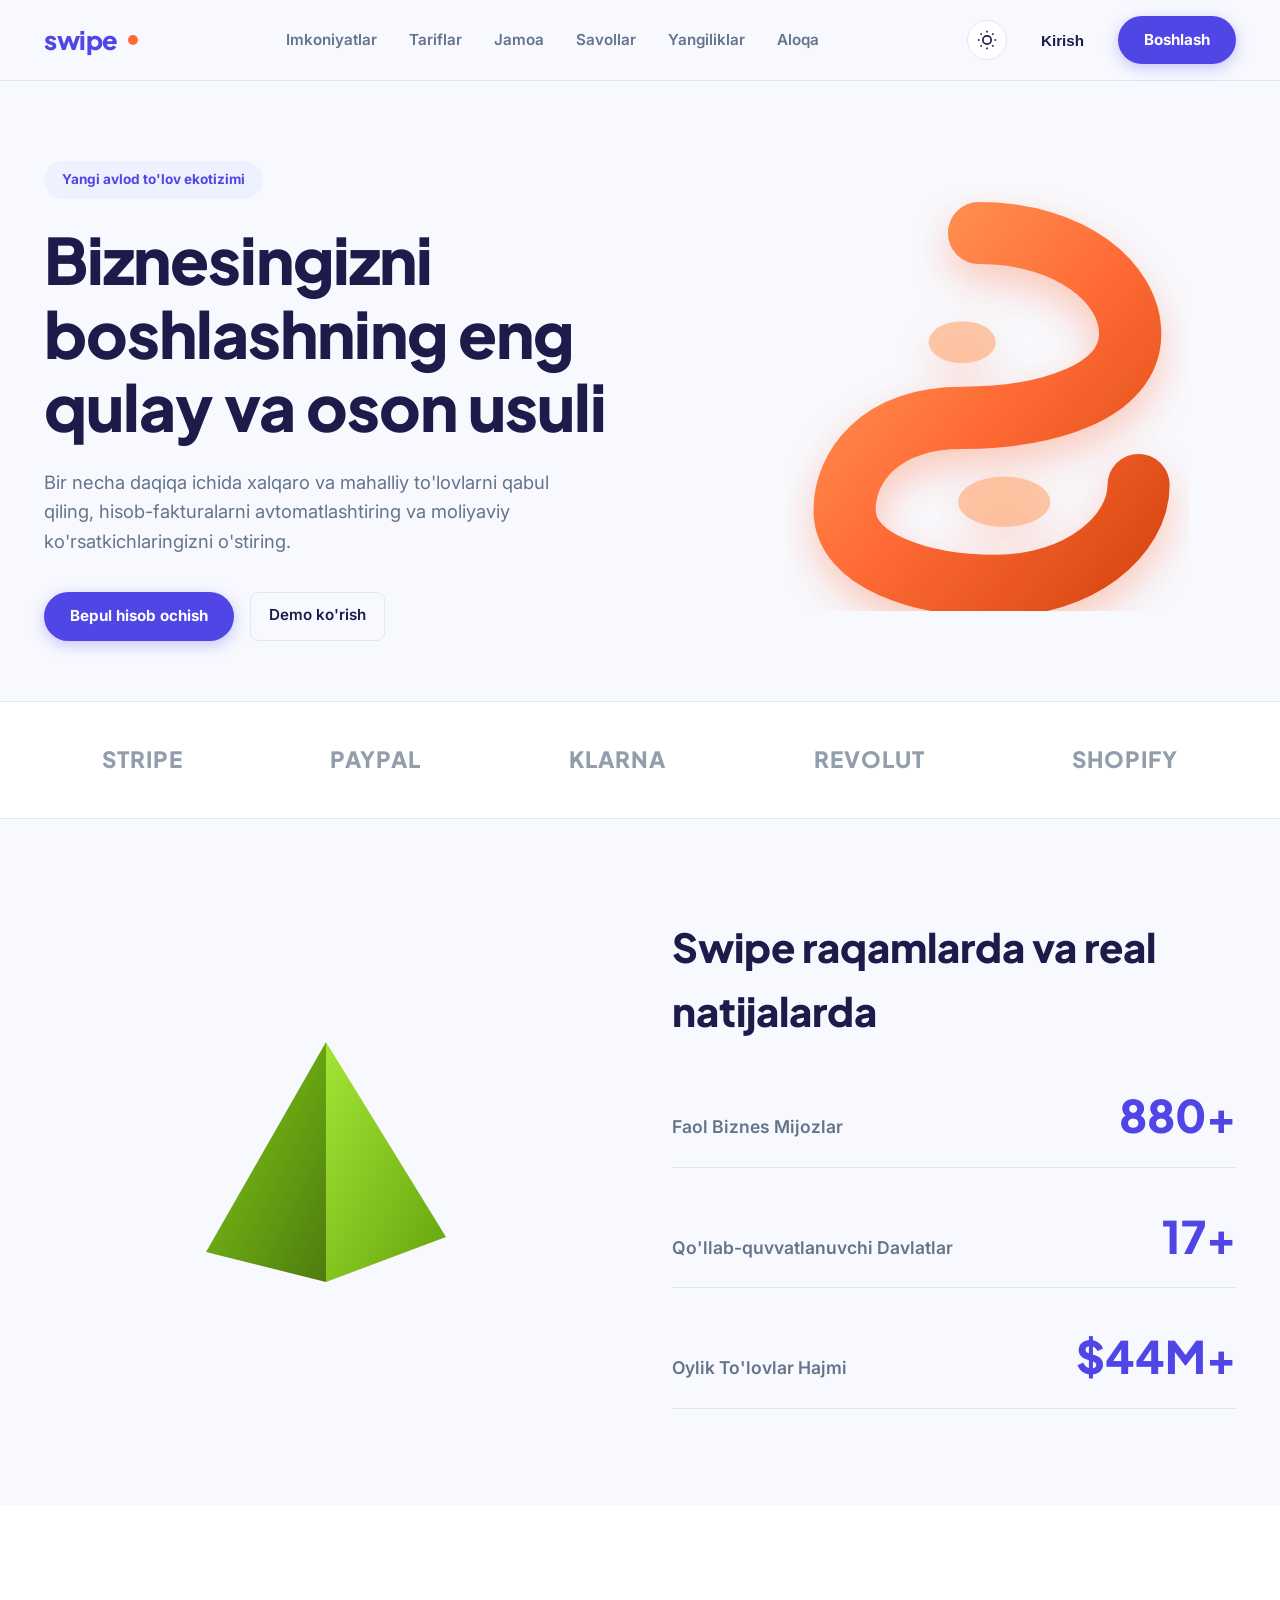
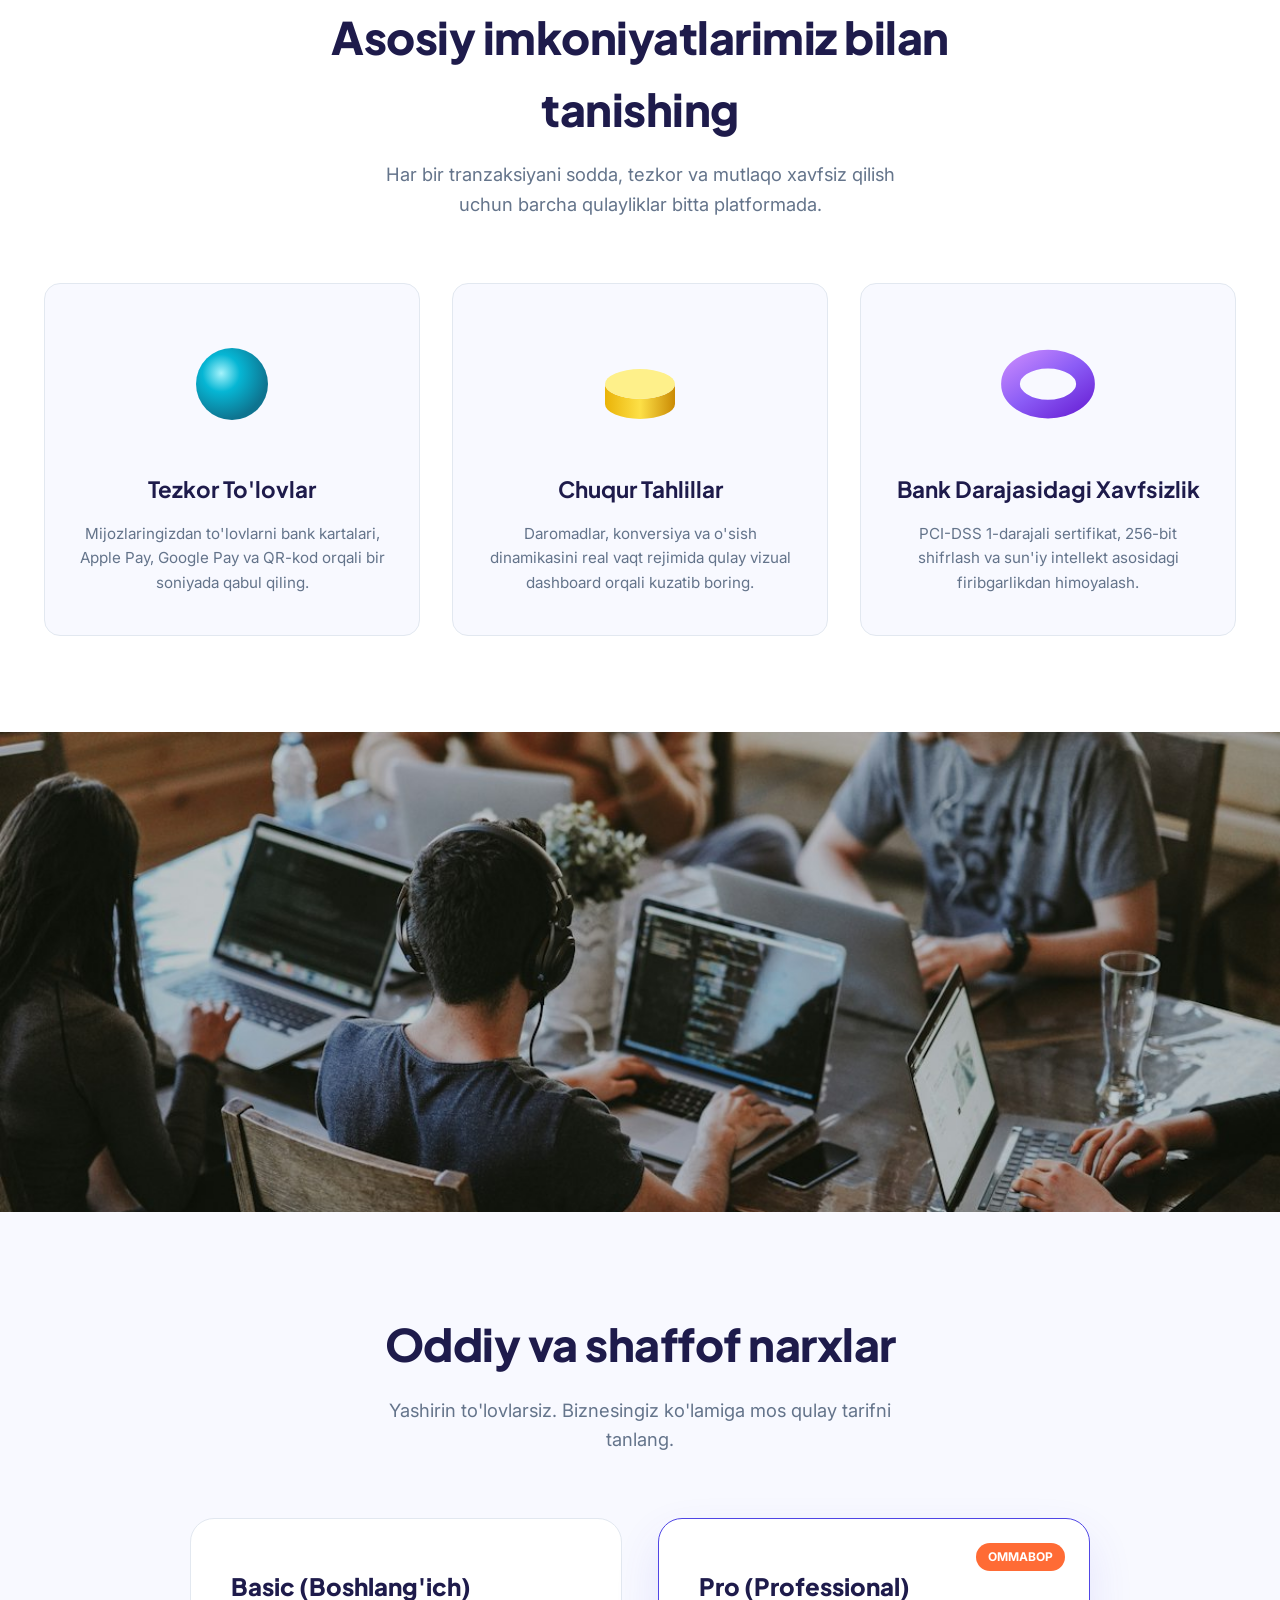
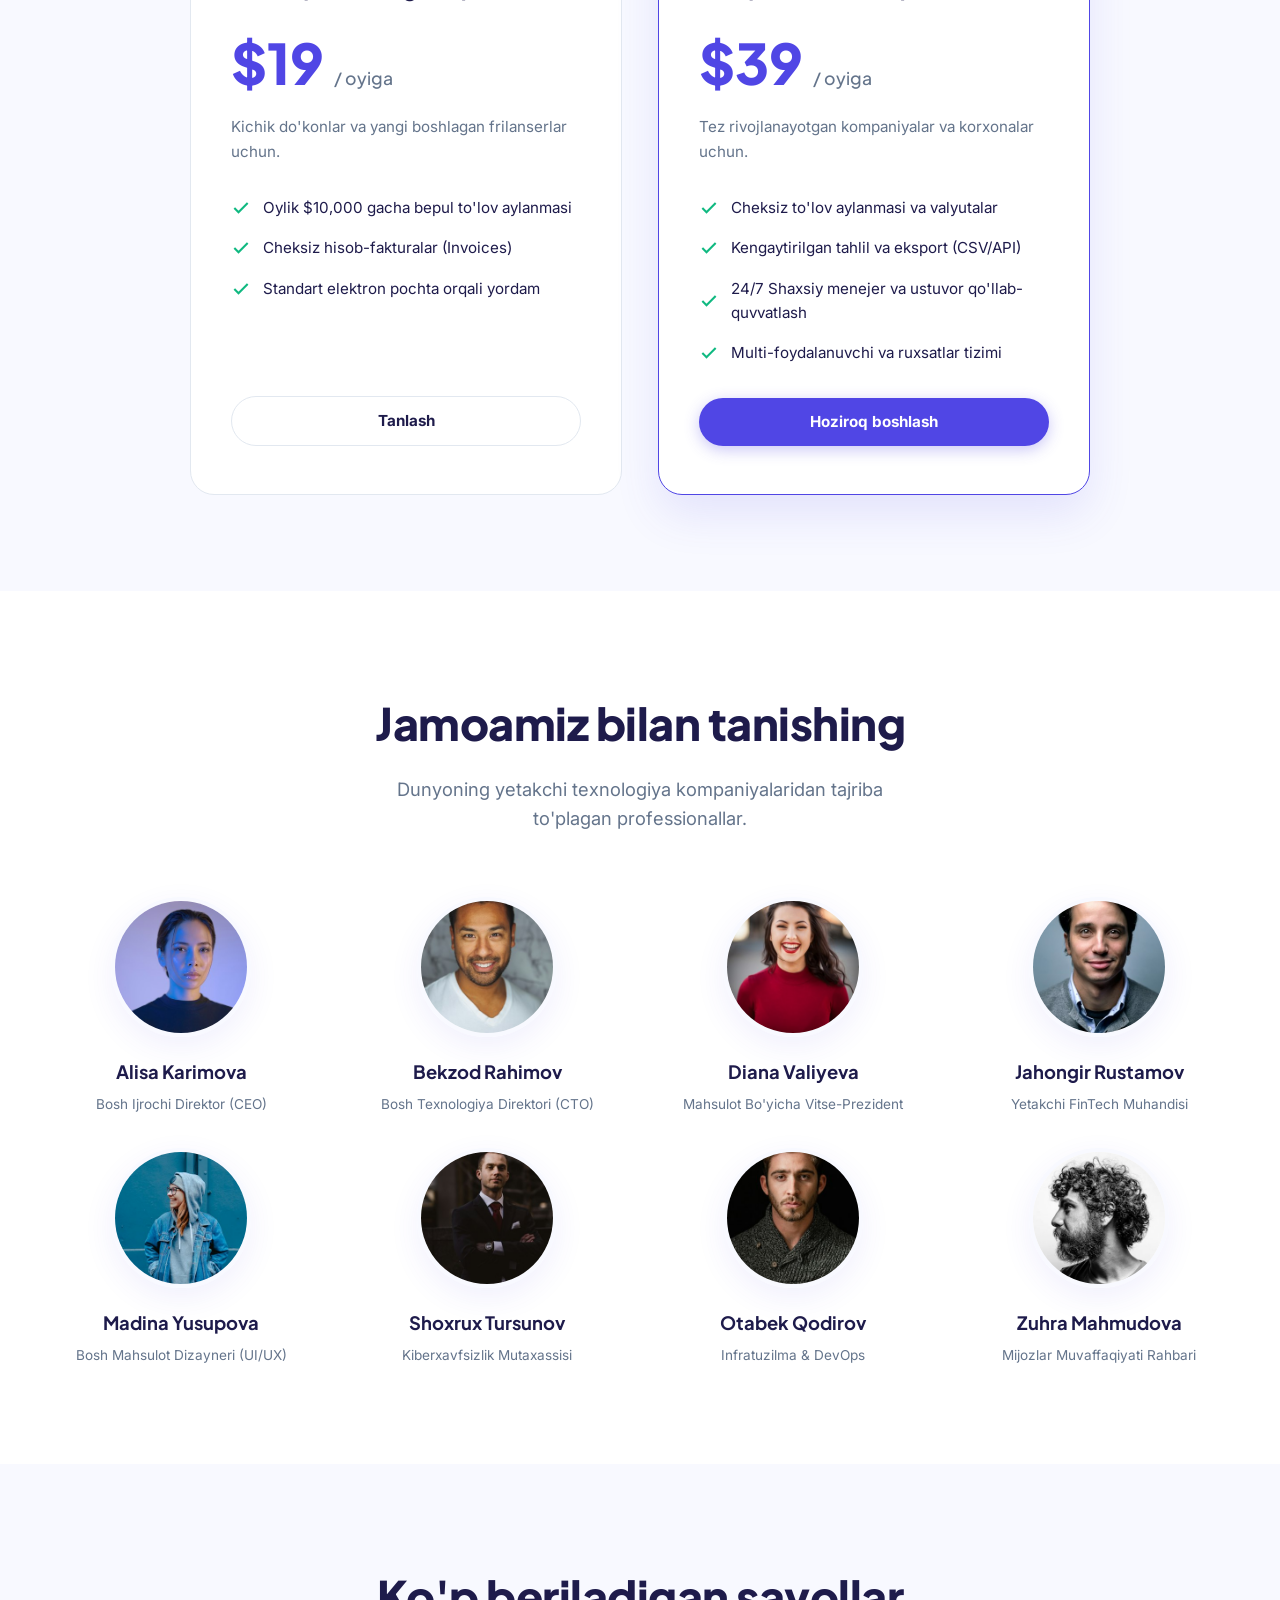
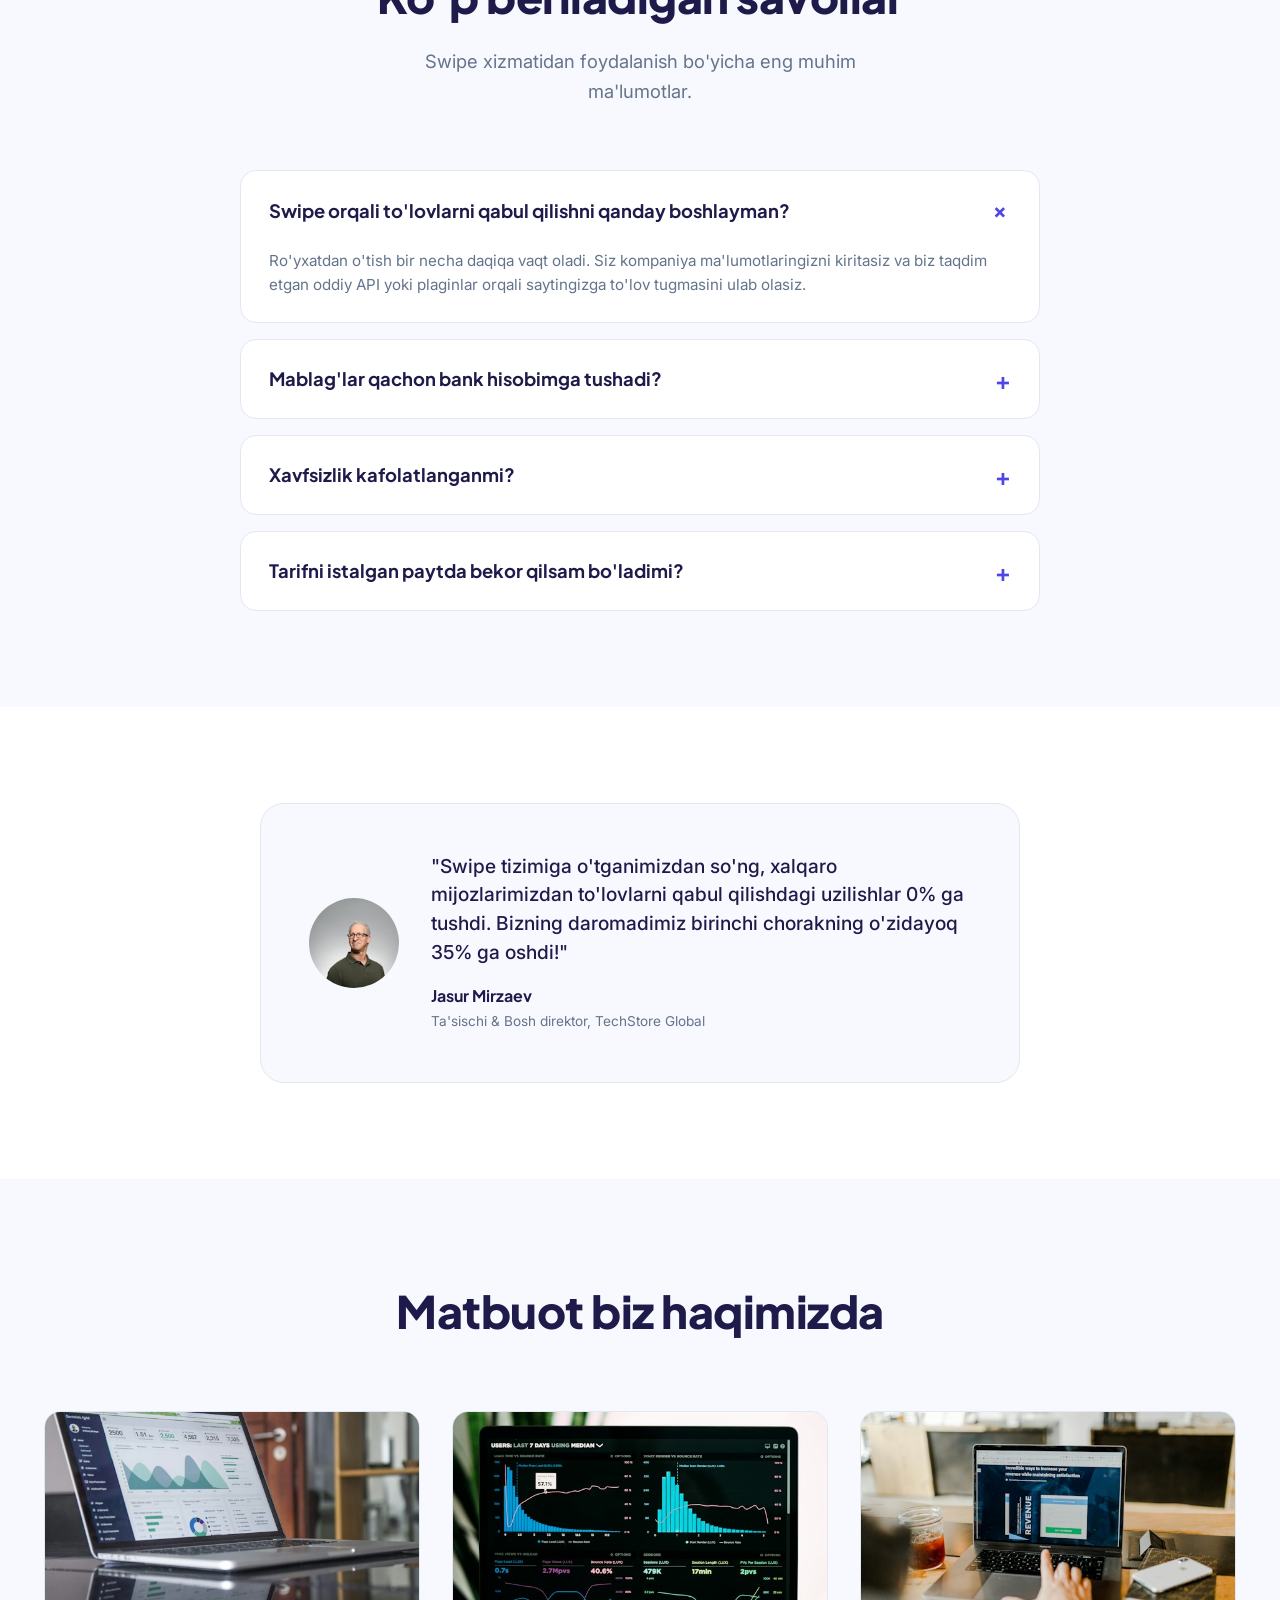
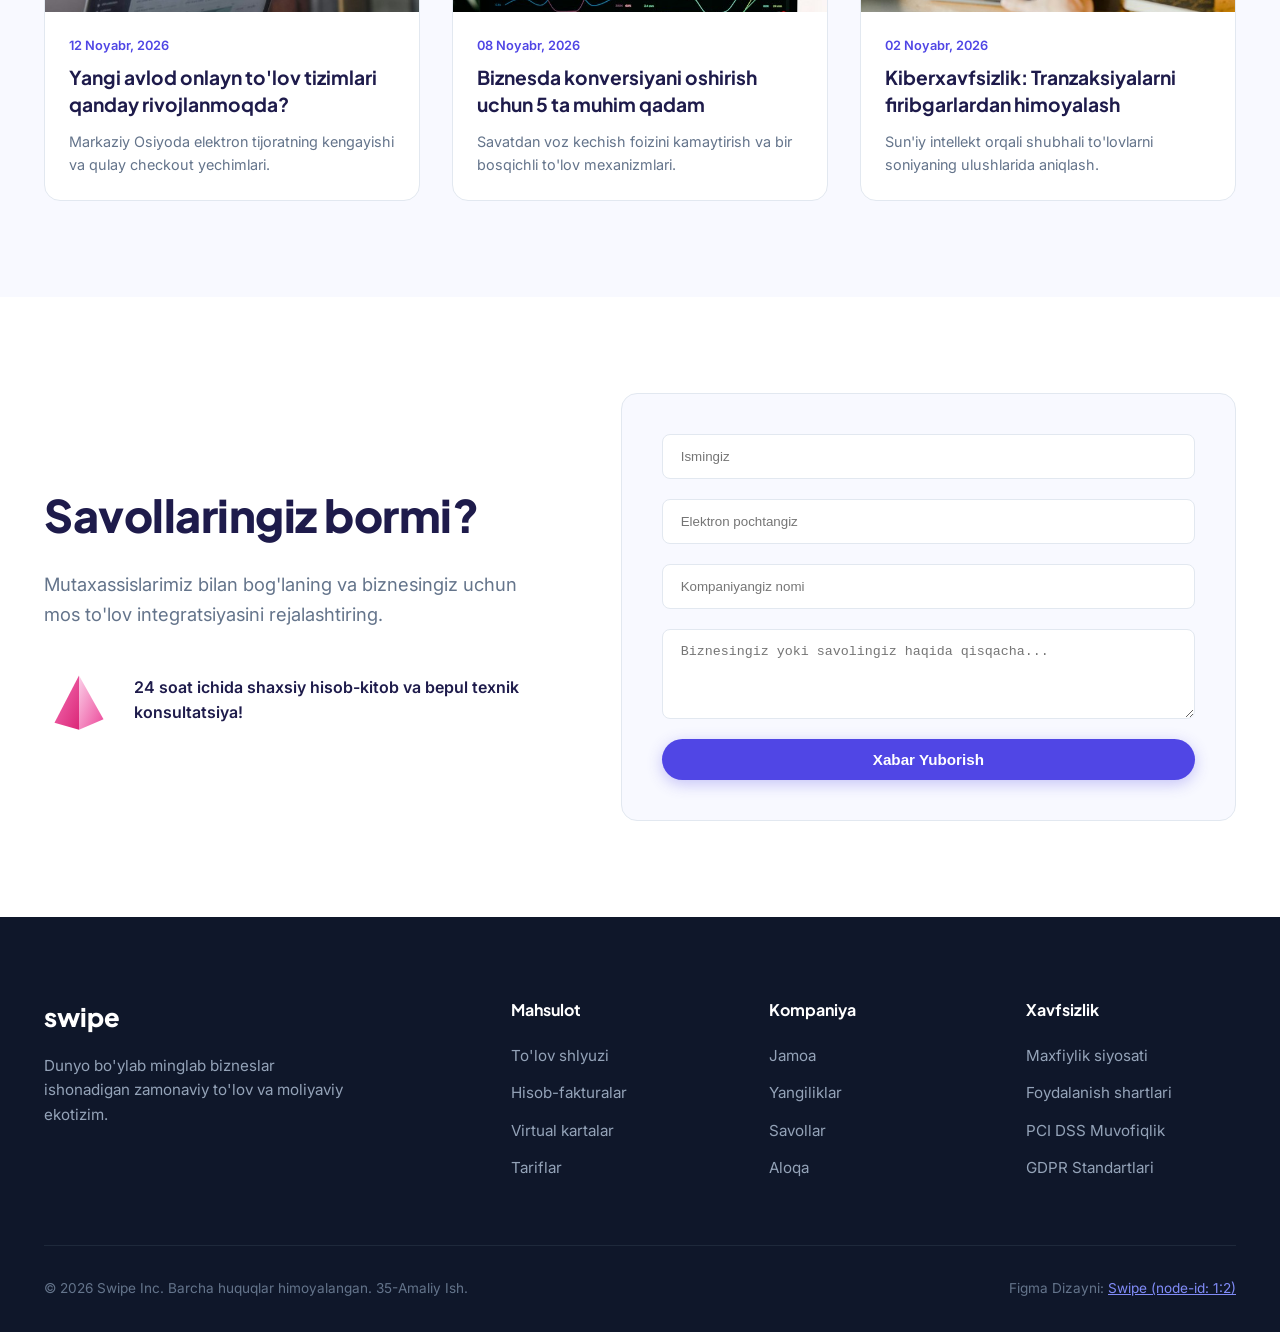
==== index.html @ c2cb8a9f "feat: complete amaliy 35 Swipe fintech platform from Figma design (node-id: 1:2)" ====
<!DOCTYPE html>
<html lang="uz" data-theme="light">
<head>
  <meta charset="UTF-8">
  <meta name="viewport" content="width=device-width, initial-scale=1.0">
  <title>Swipe — Biznesingizni boshlashning eng qulay fintech platformasi</title>
  <meta name="description" content="Kichik va o'rta bizneslar uchun qulay onlayn to'lovlar, faktura va moliyaviy boshqaruv platformasi — Swipe (35-Amaliy Ish).">
  
  <link rel="preconnect" href="https://fonts.googleapis.com">
  <link rel="preconnect" href="https://fonts.gstatic.com" crossorigin>
  <link href="https://fonts.googleapis.com/css2?family=Inter:wght@400;500;600;700&family=Plus+Jakarta+Sans:wght@600;700;800&display=swap" rel="stylesheet">
  
  <link rel="stylesheet" href="css/styles.css">
  <link rel="icon" type="image/png" href="figma_preview.png">
</head>
<body>

  <!-- SAYT SARLAVHASI (HEADER) -->
  <header class="site-header">
    <div class="container header-inner">
      <a href="index.html" class="brand-logo">
        <span>swipe</span>
        <div class="brand-dot"></div>
      </a>

      <ul class="nav-menu">
        <li><a href="#features" class="nav-link">Imkoniyatlar</a></li>
        <li><a href="#pricing" class="nav-link">Tariflar</a></li>
        <li><a href="#team" class="nav-link">Jamoa</a></li>
        <li><a href="#faq" class="nav-link">Savollar</a></li>
        <li><a href="#press" class="nav-link">Yangiliklar</a></li>
        <li><a href="#contact" class="nav-link">Aloqa</a></li>
      </ul>

      <div class="header-actions">
        <button id="themeToggleBtn" class="theme-toggle-btn" aria-label="Rejim">
          <svg width="20" height="20" viewBox="0 0 24 24" fill="none" stroke="currentColor" stroke-width="2"><circle cx="12" cy="12" r="5"/><line x1="12" y1="1" x2="12" y2="3"/><line x1="12" y1="21" x2="12" y2="23"/><line x1="4.22" y1="4.22" x2="5.64" y2="5.64"/><line x1="18.36" y1="18.36" x2="19.78" y2="19.78"/><line x1="1" y1="12" x2="3" y2="12"/><line x1="21" y1="12" x2="23" y2="12"/><line x1="4.22" y1="19.78" x2="5.64" y2="18.36"/><line x1="18.36" y1="5.64" x2="19.78" y2="4.22"/></svg>
        </button>
        <button class="btn-ghost">Kirish</button>
        <a href="#contact" class="btn-primary">Boshlash</a>
      </div>
    </div>
  </header>

  <main>
    <!-- HERO BO'LIMI -->
    <section class="hero-section">
      <div class="container hero-grid">
        <div class="hero-content">
          <div class="hero-badge">Yangi avlod to'lov ekotizimi</div>
          <h1 class="hero-title">
            Biznesingizni boshlashning eng qulay va oson usuli
          </h1>
          <p class="hero-desc">
            Bir necha daqiqa ichida xalqaro va mahalliy to'lovlarni qabul qiling, hisob-fakturalarni avtomatlashtiring va moliyaviy ko'rsatkichlaringizni o'stiring.
          </p>
          <div style="display: flex; gap: 16px;">
            <a href="#contact" class="btn-primary">Bepul hisob ochish</a>
            <a href="#features" class="btn-ghost" style="border: 1px solid var(--color-border);">Demo ko'rish</a>
          </div>
        </div>

        <div class="hero-3d-wrap">
          <img src="assets/spiral-3d.svg" alt="Swipe 3D figura" class="spiral-shape">
        </div>
      </div>
    </section>

    <!-- HAMKORLAR -->
    <section class="partners-band">
      <div class="container partners-wrap">
        <div class="partner-item">STRIPE</div>
        <div class="partner-item">PAYPAL</div>
        <div class="partner-item">KLARNA</div>
        <div class="partner-item">REVOLUT</div>
        <div class="partner-item">SHOPIFY</div>
      </div>
    </section>

    <!-- RAQAMLARDA (IN NUMBERS) -->
    <section class="numbers-section">
      <div class="container numbers-grid">
        <div class="numbers-visual">
          <img src="assets/pyramid-green.svg" alt="Swipe 3D Yashil Piramida" class="pyramid-img">
        </div>

        <div class="numbers-content">
          <h2>Swipe raqamlarda va real natijalarda</h2>
          <div class="stats-list">
            <div class="stat-row">
              <span class="stat-label">Faol Biznes Mijozlar</span>
              <span class="stat-number" data-val="1000" data-suffix="+">1000+</span>
            </div>
            <div class="stat-row">
              <span class="stat-label">Qo'llab-quvvatlanuvchi Davlatlar</span>
              <span class="stat-number" data-val="20" data-suffix="+">20+</span>
            </div>
            <div class="stat-row">
              <span class="stat-label">Oylik To'lovlar Hajmi</span>
              <span class="stat-number" data-val="50" data-prefix="$" data-suffix="M+">$50M+</span>
            </div>
          </div>
        </div>
      </div>
    </section>

    <!-- ASOSIY XUSUSIYATLAR (MAIN FEATURES) -->
    <section id="features" class="features-section">
      <div class="container">
        <div class="section-header">
          <h2 class="section-title">Asosiy imkoniyatlarimiz bilan tanishing</h2>
          <p class="hero-desc" style="margin: 0 auto;">Har bir tranzaksiyani sodda, tezkor va mutlaqo xavfsiz qilish uchun barcha qulayliklar bitta platformada.</p>
        </div>

        <div class="features-grid">
          <div class="feature-card">
            <div class="feature-icon-wrap">
              <img src="assets/sphere-cyan.svg" alt="Tezkor To'lovlar" style="width: 90px;">
            </div>
            <h3 class="feature-title">Tezkor To'lovlar</h3>
            <p class="feature-desc">Mijozlaringizdan to'lovlarni bank kartalari, Apple Pay, Google Pay va QR-kod orqali bir soniyada qabul qiling.</p>
          </div>

          <div class="feature-card">
            <div class="feature-icon-wrap">
              <img src="assets/cylinder-yellow.svg" alt="Moliyaviy Tahlillar" style="width: 100px;">
            </div>
            <h3 class="feature-title">Chuqur Tahlillar</h3>
            <p class="feature-desc">Daromadlar, konversiya va o'sish dinamikasini real vaqt rejimida qulay vizual dashboard orqali kuzatib boring.</p>
          </div>

          <div class="feature-card">
            <div class="feature-icon-wrap">
              <img src="assets/torus-purple.svg" alt="Xavfsizlik & Fraud Himoya" style="width: 100px;">
            </div>
            <h3 class="feature-title">Bank Darajasidagi Xavfsizlik</h3>
            <p class="feature-desc">PCI-DSS 1-darajali sertifikat, 256-bit shifrlash va sun'iy intellekt asosidagi firibgarlikdan himoyalash.</p>
          </div>
        </div>
      </div>
    </section>

    <!-- OFIS BANNERI -->
    <section class="office-banner-section">
      <img src="assets/team-office.jpg" alt="Swipe xalqaro mutaxassislar jamoasi">
    </section>

    <!-- NARX REJALARI (PRICING PLANS) -->
    <section id="pricing" class="pricing-section">
      <div class="container">
        <div class="section-header">
          <h2 class="section-title">Oddiy va shaffof narxlar</h2>
          <p class="hero-desc" style="margin: 0 auto;">Yashirin to'lovlarsiz. Biznesingiz ko'lamiga mos qulay tarifni tanlang.</p>
        </div>

        <div class="pricing-grid">
          <div class="pricing-card">
            <h3 class="plan-name">Basic (Boshlang'ich)</h3>
            <div class="plan-price">$19 <span>/ oyiga</span></div>
            <p style="color: var(--color-text-muted); font-size: 0.95rem;">Kichik do'konlar va yangi boshlagan frilanserlar uchun.</p>
            <ul class="plan-features">
              <li>
                <svg width="20" height="20" viewBox="0 0 24 24" fill="none" stroke="currentColor" stroke-width="2.5"><polyline points="20 6 9 17 4 12"/></svg>
                Oylik $10,000 gacha bepul to'lov aylanmasi
              </li>
              <li>
                <svg width="20" height="20" viewBox="0 0 24 24" fill="none" stroke="currentColor" stroke-width="2.5"><polyline points="20 6 9 17 4 12"/></svg>
                Cheksiz hisob-fakturalar (Invoices)
              </li>
              <li>
                <svg width="20" height="20" viewBox="0 0 24 24" fill="none" stroke="currentColor" stroke-width="2.5"><polyline points="20 6 9 17 4 12"/></svg>
                Standart elektron pochta orqali yordam
              </li>
            </ul>
            <a href="#contact" class="btn-primary" style="background: var(--color-surface); color: var(--color-text); border: 1px solid var(--color-border); box-shadow: none;">Tanlash</a>
          </div>

          <div class="pricing-card featured">
            <div class="pricing-badge">Ommabop</div>
            <h3 class="plan-name">Pro (Professional)</h3>
            <div class="plan-price">$39 <span>/ oyiga</span></div>
            <p style="color: var(--color-text-muted); font-size: 0.95rem;">Tez rivojlanayotgan kompaniyalar va korxonalar uchun.</p>
            <ul class="plan-features">
              <li>
                <svg width="20" height="20" viewBox="0 0 24 24" fill="none" stroke="currentColor" stroke-width="2.5"><polyline points="20 6 9 17 4 12"/></svg>
                Cheksiz to'lov aylanmasi va valyutalar
              </li>
              <li>
                <svg width="20" height="20" viewBox="0 0 24 24" fill="none" stroke="currentColor" stroke-width="2.5"><polyline points="20 6 9 17 4 12"/></svg>
                Kengaytirilgan tahlil va eksport (CSV/API)
              </li>
              <li>
                <svg width="20" height="20" viewBox="0 0 24 24" fill="none" stroke="currentColor" stroke-width="2.5"><polyline points="20 6 9 17 4 12"/></svg>
                24/7 Shaxsiy menejer va ustuvor qo'llab-quvvatlash
              </li>
              <li>
                <svg width="20" height="20" viewBox="0 0 24 24" fill="none" stroke="currentColor" stroke-width="2.5"><polyline points="20 6 9 17 4 12"/></svg>
                Multi-foydalanuvchi va ruxsatlar tizimi
              </li>
            </ul>
            <a href="#contact" class="btn-primary">Hoziroq boshlash</a>
          </div>
        </div>
      </div>
    </section>

    <!-- JAMOA BILAN TANISHING (MEET THE TEAM) -->
    <section id="team" class="team-section">
      <div class="container">
        <div class="section-header">
          <h2 class="section-title">Jamoamiz bilan tanishing</h2>
          <p class="hero-desc" style="margin: 0 auto;">Dunyoning yetakchi texnologiya kompaniyalaridan tajriba to'plagan professionallar.</p>
        </div>

        <div class="team-grid">
          <div class="team-card">
            <div class="team-avatar"><img src="assets/team-1.jpg" alt="Alisa Karimova"></div>
            <h4 class="team-name">Alisa Karimova</h4>
            <span class="team-role">Bosh Ijrochi Direktor (CEO)</span>
          </div>

          <div class="team-card">
            <div class="team-avatar"><img src="assets/team-2.jpg" alt="Bekzod Rahimov"></div>
            <h4 class="team-name">Bekzod Rahimov</h4>
            <span class="team-role">Bosh Texnologiya Direktori (CTO)</span>
          </div>

          <div class="team-card">
            <div class="team-avatar"><img src="assets/team-3.jpg" alt="Diana Valiyeva"></div>
            <h4 class="team-name">Diana Valiyeva</h4>
            <span class="team-role">Mahsulot Bo'yicha Vitse-Prezident</span>
          </div>

          <div class="team-card">
            <div class="team-avatar"><img src="assets/team-4.jpg" alt="Jahongir Rustamov"></div>
            <h4 class="team-name">Jahongir Rustamov</h4>
            <span class="team-role">Yetakchi FinTech Muhandisi</span>
          </div>

          <div class="team-card">
            <div class="team-avatar"><img src="assets/team-5.jpg" alt="Madina Yusupova"></div>
            <h4 class="team-name">Madina Yusupova</h4>
            <span class="team-role">Bosh Mahsulot Dizayneri (UI/UX)</span>
          </div>

          <div class="team-card">
            <div class="team-avatar"><img src="assets/team-6.jpg" alt="Shoxrux Tursunov"></div>
            <h4 class="team-name">Shoxrux Tursunov</h4>
            <span class="team-role">Kiberxavfsizlik Mutaxassisi</span>
          </div>

          <div class="team-card">
            <div class="team-avatar"><img src="assets/team-7.jpg" alt="Otabek Qodirov"></div>
            <h4 class="team-name">Otabek Qodirov</h4>
            <span class="team-role">Infratuzilma & DevOps</span>
          </div>

          <div class="team-card">
            <div class="team-avatar"><img src="assets/team-8.jpg" alt="Zuhra Mahmudova"></div>
            <h4 class="team-name">Zuhra Mahmudova</h4>
            <span class="team-role">Mijozlar Muvaffaqiyati Rahbari</span>
          </div>
        </div>
      </div>
    </section>

    <!-- SAVOLLAR VA JAVOBLAR (FAQ) -->
    <section id="faq" class="faq-section">
      <div class="container">
        <div class="section-header">
          <h2 class="section-title">Ko'p beriladigan savollar</h2>
          <p class="hero-desc" style="margin: 0 auto;">Swipe xizmatidan foydalanish bo'yicha eng muhim ma'lumotlar.</p>
        </div>

        <div class="faq-list">
          <div class="faq-item active">
            <button class="faq-question">
              <span>Swipe orqali to'lovlarni qabul qilishni qanday boshlayman?</span>
              <span class="faq-icon">+</span>
            </button>
            <div class="faq-answer">
              Ro'yxatdan o'tish bir necha daqiqa vaqt oladi. Siz kompaniya ma'lumotlaringizni kiritasiz va biz taqdim etgan oddiy API yoki plaginlar orqali saytingizga to'lov tugmasini ulab olasiz.
            </div>
          </div>

          <div class="faq-item">
            <button class="faq-question">
              <span>Mablag'lar qachon bank hisobimga tushadi?</span>
              <span class="faq-icon">+</span>
            </button>
            <div class="faq-answer">
              Barcha qabul qilingan to'lovlar har kuni avtomatik tarzda siz ko'rsatgan milliy yoki xalqaro bank hisob raqamingizga o'tkazib beriladi.
            </div>
          </div>

          <div class="faq-item">
            <button class="faq-question">
              <span>Xavfsizlik kafolatlanganmi?</span>
              <span class="faq-icon">+</span>
            </button>
            <div class="faq-answer">
              Ha, Swipe xalqaro PCI DSS Level 1 sertifikatiga ega bo'lib, bank darajasidagi 256-bitli shifrlash hamda 3D Secure 2.0 texnologiyalari bilan to'liq himoyalangan.
            </div>
          </div>

          <div class="faq-item">
            <button class="faq-question">
              <span>Tarifni istalgan paytda bekor qilsam bo'ladimi?</span>
              <span class="faq-icon">+</span>
            </button>
            <div class="faq-answer">
              Albatta! Siz hech qanday majburiyatsiz istalgan paytda obunani to'xtatishingiz yoki tarif rejangizni o'zgartirishingiz mumkin.
            </div>
          </div>
        </div>
      </div>
    </section>

    <!-- MIJOZLAR FIKRI (TESTIMONIALS) -->
    <section class="testimonial-section">
      <div class="container">
        <div class="testimonial-card">
          <div class="testimonial-avatar">
            <img src="assets/testimonial-user.jpg" alt="Jasur Mirzaev">
          </div>
          <div>
            <p class="testimonial-text">
              "Swipe tizimiga o'tganimizdan so'ng, xalqaro mijozlarimizdan to'lovlarni qabul qilishdagi uzilishlar 0% ga tushdi. Bizning daromadimiz birinchi chorakning o'zidayoq 35% ga oshdi!"
            </p>
            <div class="testimonial-author">
              <strong>Jasur Mirzaev</strong>
              <span>Ta'sischi & Bosh direktor, TechStore Global</span>
            </div>
          </div>
        </div>
      </div>
    </section>

    <!-- MATBUOT VA MAQOLALAR (PRESS) -->
    <section id="press" class="press-section">
      <div class="container">
        <div class="section-header">
          <h2 class="section-title">Matbuot biz haqimizda</h2>
        </div>

        <div class="press-grid">
          <div class="press-card">
            <div class="press-thumb"><img src="assets/press-1.jpg" alt="FinTech O'sishi"></div>
            <div class="press-body">
              <span class="press-date">12 Noyabr, 2026</span>
              <h3 class="press-title">Yangi avlod onlayn to'lov tizimlari qanday rivojlanmoqda?</h3>
              <p style="color: var(--color-text-muted); font-size: 0.9rem;">Markaziy Osiyoda elektron tijoratning kengayishi va qulay checkout yechimlari.</p>
            </div>
          </div>

          <div class="press-card">
            <div class="press-thumb"><img src="assets/press-2.jpg" alt="Biznes Tahlili"></div>
            <div class="press-body">
              <span class="press-date">08 Noyabr, 2026</span>
              <h3 class="press-title">Biznesda konversiyani oshirish uchun 5 ta muhim qadam</h3>
              <p style="color: var(--color-text-muted); font-size: 0.9rem;">Savatdan voz kechish foizini kamaytirish va bir bosqichli to'lov mexanizmlari.</p>
            </div>
          </div>

          <div class="press-card">
            <div class="press-thumb"><img src="assets/press-3.jpg" alt="Xavfsizlik Yechimlari"></div>
            <div class="press-body">
              <span class="press-date">02 Noyabr, 2026</span>
              <h3 class="press-title">Kiberxavfsizlik: Tranzaksiyalarni firibgarlardan himoyalash</h3>
              <p style="color: var(--color-text-muted); font-size: 0.9rem;">Sun'iy intellekt orqali shubhali to'lovlarni soniyaning ulushlarida aniqlash.</p>
            </div>
          </div>
        </div>
      </div>
    </section>

    <!-- BOG'LANISH (CONTACT US) -->
    <section id="contact" class="contact-section">
      <div class="container contact-wrap">
        <div>
          <h2 class="section-title" style="margin-bottom: 20px;">Savollaringiz bormi?</h2>
          <p class="hero-desc">Mutaxassislarimiz bilan bog'laning va biznesingiz uchun mos to'lov integratsiyasini rejalashtiring.</p>
          <div style="display: flex; gap: 20px; align-items: center; margin-top: 32px;">
            <img src="assets/pyramid-pink.svg" alt="Pink 3D Shape" style="width: 70px;">
            <p style="font-weight: 600; color: var(--color-text);">24 soat ichida shaxsiy hisob-kitob va bepul texnik konsultatsiya!</p>
          </div>
        </div>

        <div class="contact-form-box">
          <form id="swipeContactForm">
            <input type="text" name="name" placeholder="Ismingiz" required>
            <input type="email" name="email" placeholder="Elektron pochtangiz" required>
            <input type="text" name="company" placeholder="Kompaniyangiz nomi" required>
            <textarea name="message" rows="4" placeholder="Biznesingiz yoki savolingiz haqida qisqacha..." required></textarea>
            <button type="submit" class="btn-primary" style="width: 100%;">Xabar Yuborish</button>
          </form>
        </div>
      </div>
    </section>
  </main>

  <!-- FUTER (FOOTER) -->
  <footer class="site-footer">
    <div class="container">
      <div class="footer-grid">
        <div class="footer-brand">
          <h4>swipe</h4>
          <p>Dunyo bo'ylab minglab bizneslar ishonadigan zamonaviy to'lov va moliyaviy ekotizim.</p>
        </div>

        <div class="footer-col">
          <h5>Mahsulot</h5>
          <ul class="footer-links">
            <li><a href="#features">To'lov shlyuzi</a></li>
            <li><a href="#features">Hisob-fakturalar</a></li>
            <li><a href="#features">Virtual kartalar</a></li>
            <li><a href="#pricing">Tariflar</a></li>
          </ul>
        </div>

        <div class="footer-col">
          <h5>Kompaniya</h5>
          <ul class="footer-links">
            <li><a href="#team">Jamoa</a></li>
            <li><a href="#press">Yangiliklar</a></li>
            <li><a href="#faq">Savollar</a></li>
            <li><a href="#contact">Aloqa</a></li>
          </ul>
        </div>

        <div class="footer-col">
          <h5>Xavfsizlik</h5>
          <ul class="footer-links">
            <li><a href="#">Maxfiylik siyosati</a></li>
            <li><a href="#">Foydalanish shartlari</a></li>
            <li><a href="#">PCI DSS Muvofiqlik</a></li>
            <li><a href="#">GDPR Standartlari</a></li>
          </ul>
        </div>
      </div>

      <div class="footer-bottom">
        <div>© 2026 Swipe Inc. Barcha huquqlar himoyalangan. 35-Amaliy Ish.</div>
        <div>Figma Dizayni: <a href="https://www.figma.com/file/RKq2ORzZcFhfG7g9NYuWhk/Swipe?node-id=1:2" target="_blank" rel="noopener" style="color: #818cf8; text-decoration: underline;">Swipe (node-id: 1:2)</a></div>
      </div>
    </div>
  </footer>

  <script src="js/main.js"></script>
</body>
</html>
---- css/styles.css ----
/* ==========================================================================
   SWIPE — 35-Amaliy Ish — Stylesheet
   Modern 3D Fintech & Business Starter Platform
   ========================================================================== */

:root {
  --color-bg: #f8f9ff;
  --color-surface: #ffffff;
  --color-text: #1e1b4b;
  --color-text-muted: #64748b;
  --color-border: #e2e8f0;
  --color-primary: #5046e5;
  --color-primary-hover: #4338ca;
  --color-primary-light: #eef2ff;
  --color-accent-orange: #ff6b35;
  --color-accent-green: #84cc16;
  --color-dark-bg: #0f172a;
  
  --font-family: 'Inter', -apple-system, BlinkMacSystemFont, "Segoe UI", Roboto, sans-serif;
  --font-heading: 'Plus Jakarta Sans', var(--font-family);
  
  --shadow-sm: 0 2px 8px rgba(0, 0, 0, 0.04);
  --shadow-md: 0 10px 30px rgba(80, 70, 229, 0.08);
  --shadow-lg: 0 20px 45px rgba(80, 70, 229, 0.12);
  --radius-sm: 8px;
  --radius-md: 16px;
  --radius-lg: 24px;
  --transition: all 0.3s cubic-bezier(0.16, 1, 0.3, 1);
}

[data-theme="dark"] {
  --color-bg: #0b0f19;
  --color-surface: #131b2e;
  --color-text: #f8fafc;
  --color-text-muted: #94a3b8;
  --color-border: #1e293b;
  --color-primary-light: #1e1b4b;
}

*, *::before, *::after {
  box-sizing: border-box;
  margin: 0;
  padding: 0;
}

html {
  scroll-behavior: smooth;
  font-size: 16px;
}

body {
  background-color: var(--color-bg);
  color: var(--color-text);
  font-family: var(--font-family);
  line-height: 1.6;
  overflow-x: hidden;
  transition: background-color 0.3s ease, color 0.3s ease;
}

a {
  color: inherit;
  text-decoration: none;
  transition: var(--transition);
}

img {
  max-width: 100%;
  height: auto;
  display: block;
}

.container {
  width: 100%;
  max-width: 1240px;
  margin: 0 auto;
  padding: 0 24px;
}

/* ==========================================================================
   HEADER
   ========================================================================== */
.site-header {
  position: sticky;
  top: 0;
  z-index: 100;
  background-color: rgba(248, 249, 255, 0.92);
  backdrop-filter: blur(12px);
  border-bottom: 1px solid var(--color-border);
  transition: var(--transition);
}

[data-theme="dark"] .site-header {
  background-color: rgba(11, 15, 25, 0.92);
}

.header-inner {
  display: flex;
  align-items: center;
  justify-content: space-between;
  height: 80px;
}

.brand-logo {
  display: flex;
  align-items: center;
  gap: 10px;
  font-family: var(--font-heading);
  font-weight: 800;
  font-size: 1.6rem;
  letter-spacing: -0.5px;
  color: var(--color-primary);
}

.brand-dot {
  width: 10px;
  height: 10px;
  border-radius: 50%;
  background: var(--color-accent-orange);
}

.nav-menu {
  display: flex;
  align-items: center;
  gap: 32px;
  list-style: none;
}

.nav-link {
  font-size: 0.95rem;
  font-weight: 600;
  color: var(--color-text-muted);
}

.nav-link:hover,
.nav-link.active {
  color: var(--color-primary);
}

.header-actions {
  display: flex;
  align-items: center;
  gap: 16px;
}

.btn-ghost {
  font-weight: 600;
  font-size: 0.95rem;
  color: var(--color-text);
  padding: 10px 18px;
  border-radius: var(--radius-sm);
  background: transparent;
  border: none;
  cursor: pointer;
  transition: var(--transition);
}

.btn-ghost:hover {
  color: var(--color-primary);
}

.btn-primary {
  display: inline-flex;
  align-items: center;
  justify-content: center;
  gap: 8px;
  padding: 12px 26px;
  background: var(--color-primary);
  color: #ffffff;
  font-weight: 700;
  font-size: 0.95rem;
  border-radius: 40px;
  border: none;
  cursor: pointer;
  box-shadow: 0 4px 15px rgba(80, 70, 229, 0.3);
  transition: var(--transition);
}

.btn-primary:hover {
  background: var(--color-primary-hover);
  transform: translateY(-2px);
  box-shadow: 0 8px 25px rgba(80, 70, 229, 0.4);
}

.theme-toggle-btn {
  width: 40px;
  height: 40px;
  border-radius: 50%;
  border: 1px solid var(--color-border);
  background: var(--color-surface);
  color: var(--color-text);
  display: flex;
  align-items: center;
  justify-content: center;
  cursor: pointer;
  transition: var(--transition);
}

.theme-toggle-btn:hover {
  border-color: var(--color-primary);
}

/* ==========================================================================
   HERO SECTION
   ========================================================================== */
.hero-section {
  padding: 80px 0 60px;
  position: relative;
  overflow: hidden;
}

.hero-grid {
  display: grid;
  grid-template-columns: 1.1fr 0.9fr;
  align-items: center;
  gap: 48px;
}

.hero-badge {
  display: inline-flex;
  align-items: center;
  gap: 8px;
  padding: 8px 18px;
  border-radius: 30px;
  background-color: var(--color-primary-light);
  color: var(--color-primary);
  font-size: 0.85rem;
  font-weight: 700;
  margin-bottom: 24px;
}

.hero-title {
  font-family: var(--font-heading);
  font-size: clamp(2.5rem, 5vw, 4rem);
  font-weight: 800;
  line-height: 1.15;
  letter-spacing: -1px;
  margin-bottom: 24px;
}

.hero-desc {
  font-size: 1.15rem;
  color: var(--color-text-muted);
  margin-bottom: 36px;
  max-width: 520px;
}

.hero-3d-wrap {
  position: relative;
  display: flex;
  justify-content: center;
  align-items: center;
  height: 480px;
}

.spiral-shape {
  width: 90%;
  max-width: 420px;
  animation: floatSpiral 6s ease-in-out infinite;
}

@keyframes floatSpiral {
  0%, 100% { transform: translateY(0) rotate(0deg); }
  50% { transform: translateY(-15px) rotate(3deg); }
}

/* ==========================================================================
   PARTNER LOGOS
   ========================================================================== */
.partners-band {
  padding: 40px 0;
  border-top: 1px solid var(--color-border);
  border-bottom: 1px solid var(--color-border);
  background-color: var(--color-surface);
}

.partners-wrap {
  display: flex;
  align-items: center;
  justify-content: space-around;
  flex-wrap: wrap;
  gap: 32px;
  opacity: 0.7;
}

.partner-item {
  font-family: var(--font-heading);
  font-size: 1.4rem;
  font-weight: 800;
  letter-spacing: 1px;
  color: var(--color-text-muted);
}

/* ==========================================================================
   IN NUMBERS SECTION
   ========================================================================== */
.numbers-section {
  padding: 96px 0;
}

.numbers-grid {
  display: grid;
  grid-template-columns: 1fr 1fr;
  gap: 64px;
  align-items: center;
}

.numbers-visual {
  display: flex;
  justify-content: center;
  align-items: center;
  position: relative;
}

.pyramid-img {
  width: 300px;
  animation: floatPyramid 5s ease-in-out infinite;
}

@keyframes floatPyramid {
  0%, 100% { transform: translateY(0); }
  50% { transform: translateY(-12px); }
}

.numbers-content h2 {
  font-family: var(--font-heading);
  font-size: 2.5rem;
  font-weight: 800;
  margin-bottom: 36px;
}

.stats-list {
  display: flex;
  flex-direction: column;
  gap: 32px;
}

.stat-row {
  display: flex;
  align-items: baseline;
  justify-content: space-between;
  border-bottom: 1px solid var(--color-border);
  padding-bottom: 16px;
}

.stat-number {
  font-family: var(--font-heading);
  font-size: 2.8rem;
  font-weight: 800;
  color: var(--color-primary);
}

.stat-label {
  font-size: 1.1rem;
  font-weight: 600;
  color: var(--color-text-muted);
}

/* ==========================================================================
   FEATURES (3D CARDS)
   ========================================================================== */
.features-section {
  padding: 96px 0;
  background-color: var(--color-surface);
}

.section-header {
  text-align: center;
  max-width: 680px;
  margin: 0 auto 64px;
}

.section-title {
  font-family: var(--font-heading);
  font-size: clamp(2rem, 3.5vw, 3rem);
  font-weight: 800;
  letter-spacing: -0.5px;
  margin-bottom: 16px;
}

.features-grid {
  display: grid;
  grid-template-columns: repeat(3, 1fr);
  gap: 32px;
}

.feature-card {
  background: var(--color-bg);
  border: 1px solid var(--color-border);
  border-radius: var(--radius-md);
  padding: 40px 32px;
  display: flex;
  flex-direction: column;
  align-items: center;
  text-align: center;
  transition: var(--transition);
}

.feature-card:hover {
  transform: translateY(-8px);
  border-color: var(--color-primary);
  box-shadow: var(--shadow-lg);
}

.feature-icon-wrap {
  width: 120px;
  height: 120px;
  margin-bottom: 28px;
  display: flex;
  align-items: center;
  justify-content: center;
}

.feature-title {
  font-family: var(--font-heading);
  font-size: 1.4rem;
  font-weight: 700;
  margin-bottom: 14px;
}

.feature-desc {
  font-size: 0.95rem;
  color: var(--color-text-muted);
  line-height: 1.6;
}

/* ==========================================================================
   TEAM OFFICE FULL-WIDTH BANNER
   ========================================================================== */
.office-banner-section {
  width: 100%;
  height: 480px;
  overflow: hidden;
  position: relative;
}

.office-banner-section img {
  width: 100%;
  height: 100%;
  object-fit: cover;
}

/* ==========================================================================
   PRICING PLANS
   ========================================================================== */
.pricing-section {
  padding: 96px 0;
}

.pricing-grid {
  display: grid;
  grid-template-columns: 1fr 1fr;
  gap: 36px;
  max-width: 900px;
  margin: 0 auto;
}

.pricing-card {
  background: var(--color-surface);
  border: 1px solid var(--color-border);
  border-radius: var(--radius-lg);
  padding: 48px 40px;
  position: relative;
  transition: var(--transition);
  display: flex;
  flex-direction: column;
}

.pricing-card.featured {
  border-color: var(--color-primary);
  box-shadow: var(--shadow-lg);
}

.pricing-badge {
  position: absolute;
  top: 24px;
  right: 24px;
  background: var(--color-accent-orange);
  color: #ffffff;
  font-size: 0.75rem;
  font-weight: 700;
  padding: 4px 12px;
  border-radius: 20px;
  text-transform: uppercase;
}

.plan-name {
  font-family: var(--font-heading);
  font-size: 1.5rem;
  font-weight: 800;
  margin-bottom: 12px;
}

.plan-price {
  font-family: var(--font-heading);
  font-size: 3.5rem;
  font-weight: 800;
  color: var(--color-primary);
  margin-bottom: 8px;
}

.plan-price span {
  font-size: 1.1rem;
  font-weight: 500;
  color: var(--color-text-muted);
}

.plan-features {
  list-style: none;
  margin: 32px 0;
  display: flex;
  flex-direction: column;
  gap: 16px;
  flex-grow: 1;
}

.plan-features li {
  display: flex;
  align-items: center;
  gap: 12px;
  font-size: 0.95rem;
}

.plan-features li svg {
  color: #10b981;
  flex-shrink: 0;
}

/* ==========================================================================
   MEET THE TEAM
   ========================================================================== */
.team-section {
  padding: 96px 0;
  background-color: var(--color-surface);
}

.team-grid {
  display: grid;
  grid-template-columns: repeat(4, 1fr);
  gap: 32px;
}

.team-card {
  text-align: center;
  transition: var(--transition);
}

.team-card:hover {
  transform: translateY(-6px);
}

.team-avatar {
  width: 140px;
  height: 140px;
  border-radius: 50%;
  margin: 0 auto 20px;
  overflow: hidden;
  border: 4px solid var(--color-bg);
  box-shadow: var(--shadow-md);
}

.team-avatar img {
  width: 100%;
  height: 100%;
  object-fit: cover;
}

.team-name {
  font-family: var(--font-heading);
  font-size: 1.15rem;
  font-weight: 700;
  margin-bottom: 4px;
}

.team-role {
  font-size: 0.85rem;
  color: var(--color-text-muted);
}

/* ==========================================================================
   FAQ ACCORDION
   ========================================================================== */
.faq-section {
  padding: 96px 0;
}

.faq-list {
  max-width: 800px;
  margin: 0 auto;
  display: flex;
  flex-direction: column;
  gap: 16px;
}

.faq-item {
  background: var(--color-surface);
  border: 1px solid var(--color-border);
  border-radius: var(--radius-md);
  overflow: hidden;
  transition: var(--transition);
}

.faq-question {
  width: 100%;
  padding: 24px 28px;
  text-align: left;
  background: none;
  border: none;
  cursor: pointer;
  display: flex;
  align-items: center;
  justify-content: space-between;
  font-family: var(--font-heading);
  font-size: 1.15rem;
  font-weight: 700;
  color: var(--color-text);
}

.faq-icon {
  font-size: 1.5rem;
  color: var(--color-primary);
  transition: transform 0.3s ease;
}

.faq-item.active .faq-icon {
  transform: rotate(45deg);
}

.faq-answer {
  max-height: 0;
  overflow: hidden;
  padding: 0 28px;
  color: var(--color-text-muted);
  font-size: 0.95rem;
  line-height: 1.6;
  transition: max-height 0.3s ease, padding 0.3s ease;
}

.faq-item.active .faq-answer {
  max-height: 200px;
  padding-bottom: 24px;
}

/* ==========================================================================
   TESTIMONIALS
   ========================================================================== */
.testimonial-section {
  padding: 96px 0;
  background: var(--color-surface);
}

.testimonial-card {
  max-width: 760px;
  margin: 0 auto;
  background: var(--color-bg);
  border: 1px solid var(--color-border);
  border-radius: var(--radius-lg);
  padding: 48px;
  display: flex;
  gap: 32px;
  align-items: center;
}

.testimonial-avatar {
  width: 90px;
  height: 90px;
  border-radius: 50%;
  overflow: hidden;
  flex-shrink: 0;
}

.testimonial-avatar img {
  width: 100%;
  height: 100%;
  object-fit: cover;
}

.testimonial-text {
  font-size: 1.2rem;
  font-weight: 500;
  line-height: 1.5;
  margin-bottom: 16px;
}

.testimonial-author strong {
  display: block;
  font-family: var(--font-heading);
  font-size: 1rem;
}

.testimonial-author span {
  font-size: 0.85rem;
  color: var(--color-text-muted);
}

/* ==========================================================================
   PRESS & ARTICLES
   ========================================================================== */
.press-section {
  padding: 96px 0;
}

.press-grid {
  display: grid;
  grid-template-columns: repeat(3, 1fr);
  gap: 32px;
}

.press-card {
  background: var(--color-surface);
  border: 1px solid var(--color-border);
  border-radius: var(--radius-md);
  overflow: hidden;
  transition: var(--transition);
}

.press-card:hover {
  transform: translateY(-6px);
  box-shadow: var(--shadow-md);
}

.press-thumb {
  height: 200px;
  overflow: hidden;
}

.press-thumb img {
  width: 100%;
  height: 100%;
  object-fit: cover;
}

.press-body {
  padding: 24px;
}

.press-date {
  font-size: 0.8rem;
  font-weight: 600;
  color: var(--color-primary);
  margin-bottom: 8px;
  display: block;
}

.press-title {
  font-family: var(--font-heading);
  font-size: 1.2rem;
  font-weight: 700;
  line-height: 1.4;
  margin-bottom: 12px;
}

/* ==========================================================================
   CONTACT US
   ========================================================================== */
.contact-section {
  padding: 96px 0;
  background-color: var(--color-surface);
}

.contact-wrap {
  display: grid;
  grid-template-columns: 1fr 1.2fr;
  gap: 64px;
  align-items: center;
}

.contact-form-box {
  background: var(--color-bg);
  border: 1px solid var(--color-border);
  padding: 40px;
  border-radius: var(--radius-md);
}

.contact-form-box form {
  display: flex;
  flex-direction: column;
  gap: 20px;
}

.contact-form-box input,
.contact-form-box textarea {
  width: 100%;
  padding: 14px 18px;
  background: var(--color-surface);
  border: 1px solid var(--color-border);
  border-radius: var(--radius-sm);
  color: var(--color-text);
  outline: none;
  transition: var(--transition);
}

.contact-form-box input:focus,
.contact-form-box textarea:focus {
  border-color: var(--color-primary);
}

/* ==========================================================================
   FOOTER
   ========================================================================== */
.site-footer {
  background-color: var(--color-dark-bg);
  color: #f8fafc;
  padding: 80px 0 32px;
}

.footer-grid {
  display: grid;
  grid-template-columns: 2fr 1fr 1fr 1fr;
  gap: 48px;
  margin-bottom: 64px;
}

.footer-brand h4 {
  font-family: var(--font-heading);
  font-size: 1.6rem;
  font-weight: 800;
  color: #ffffff;
  margin-bottom: 16px;
}

.footer-brand p {
  color: #94a3b8;
  max-width: 320px;
  font-size: 0.95rem;
}

.footer-col h5 {
  font-family: var(--font-heading);
  font-size: 1rem;
  font-weight: 700;
  color: #ffffff;
  margin-bottom: 20px;
}

.footer-links {
  list-style: none;
  display: flex;
  flex-direction: column;
  gap: 12px;
}

.footer-links a {
  color: #94a3b8;
  font-size: 0.95rem;
}

.footer-links a:hover {
  color: #ffffff;
}

.footer-bottom {
  border-top: 1px solid #1e293b;
  padding-top: 32px;
  display: flex;
  align-items: center;
  justify-content: space-between;
  color: #64748b;
  font-size: 0.85rem;
}

/* ==========================================================================
   RESPONSIVE
   ========================================================================== */
@media (max-width: 1024px) {
  .hero-grid,
  .numbers-grid,
  .contact-wrap {
    grid-template-columns: 1fr;
  }
  .features-grid,
  .press-grid {
    grid-template-columns: 1fr;
  }
  .team-grid {
    grid-template-columns: repeat(2, 1fr);
  }
  .pricing-grid {
    grid-template-columns: 1fr;
  }
  .footer-grid {
    grid-template-columns: 1fr 1fr;
  }
}

@media (max-width: 768px) {
  .nav-menu {
    display: none;
  }
  .testimonial-card {
    flex-direction: column;
    text-align: center;
  }
  .footer-grid {
    grid-template-columns: 1fr;
  }
  .footer-bottom {
    flex-direction: column;
    gap: 16px;
    text-align: center;
  }
}
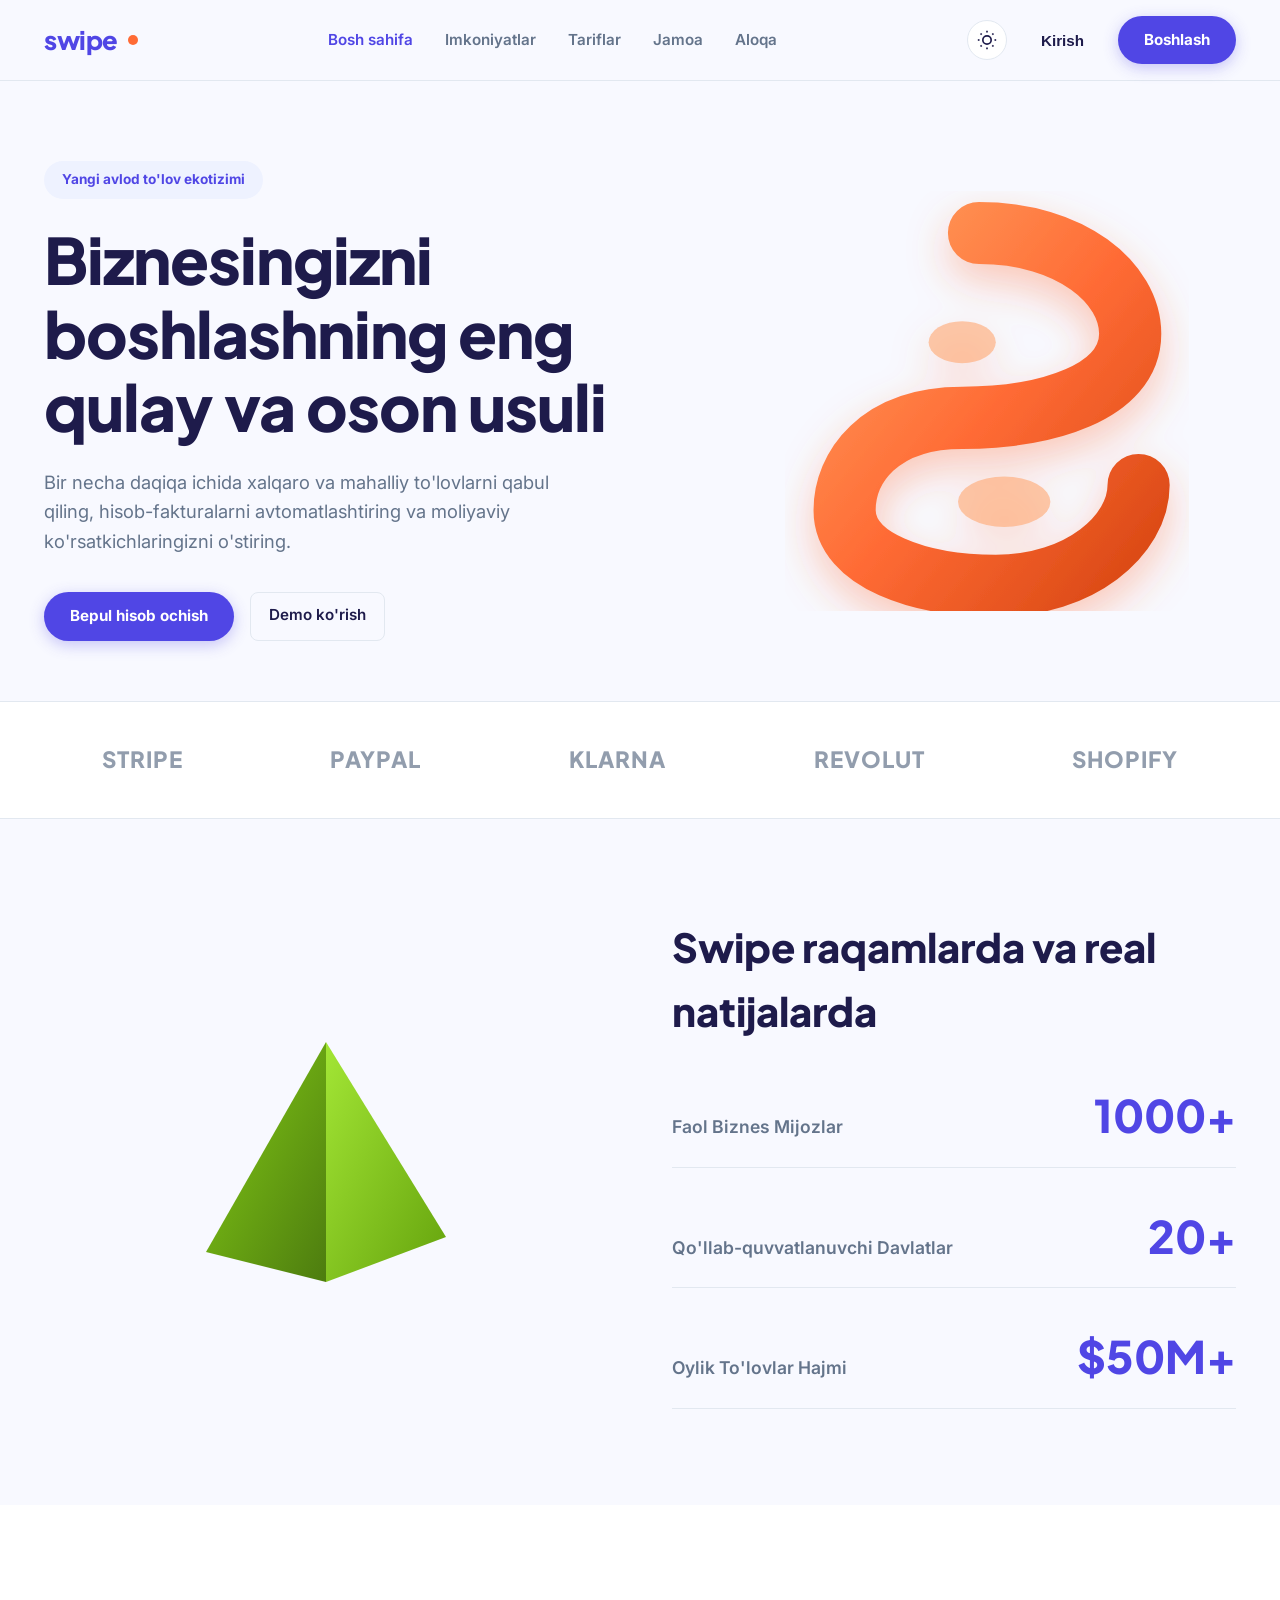
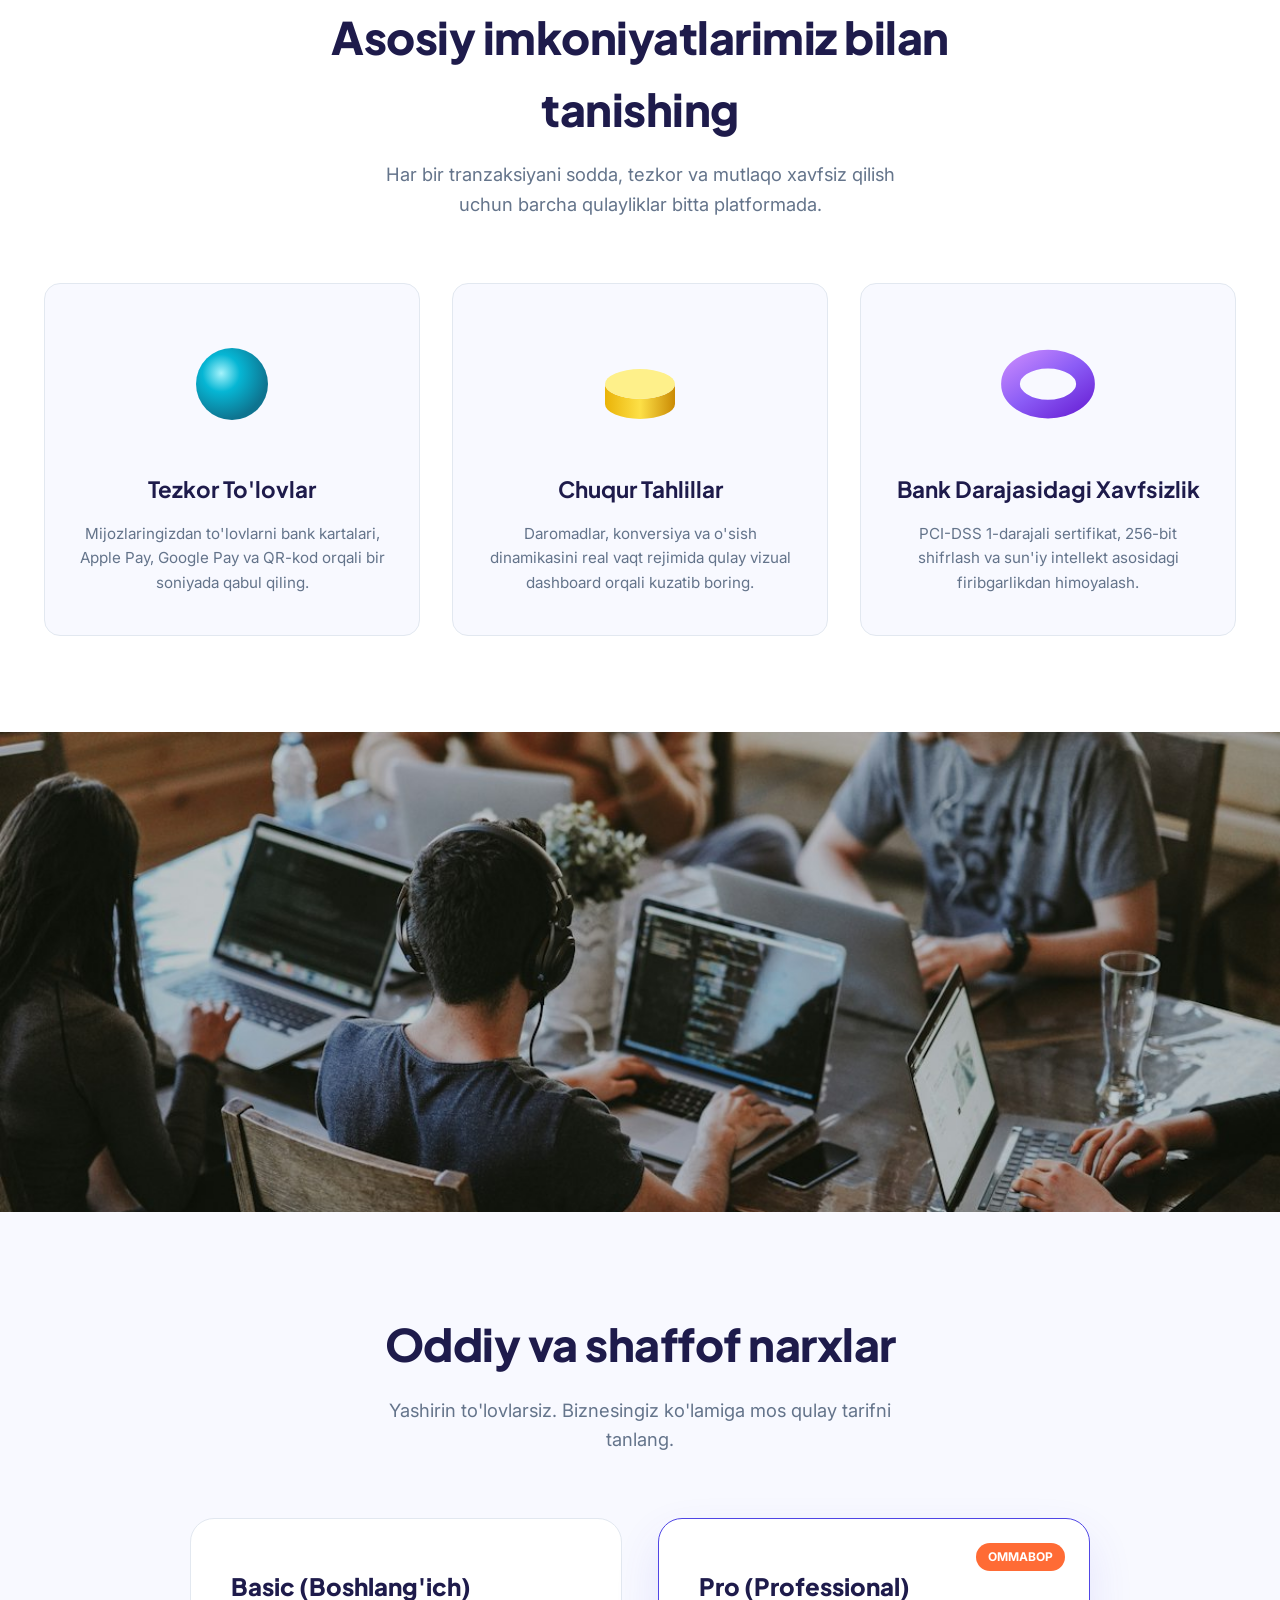
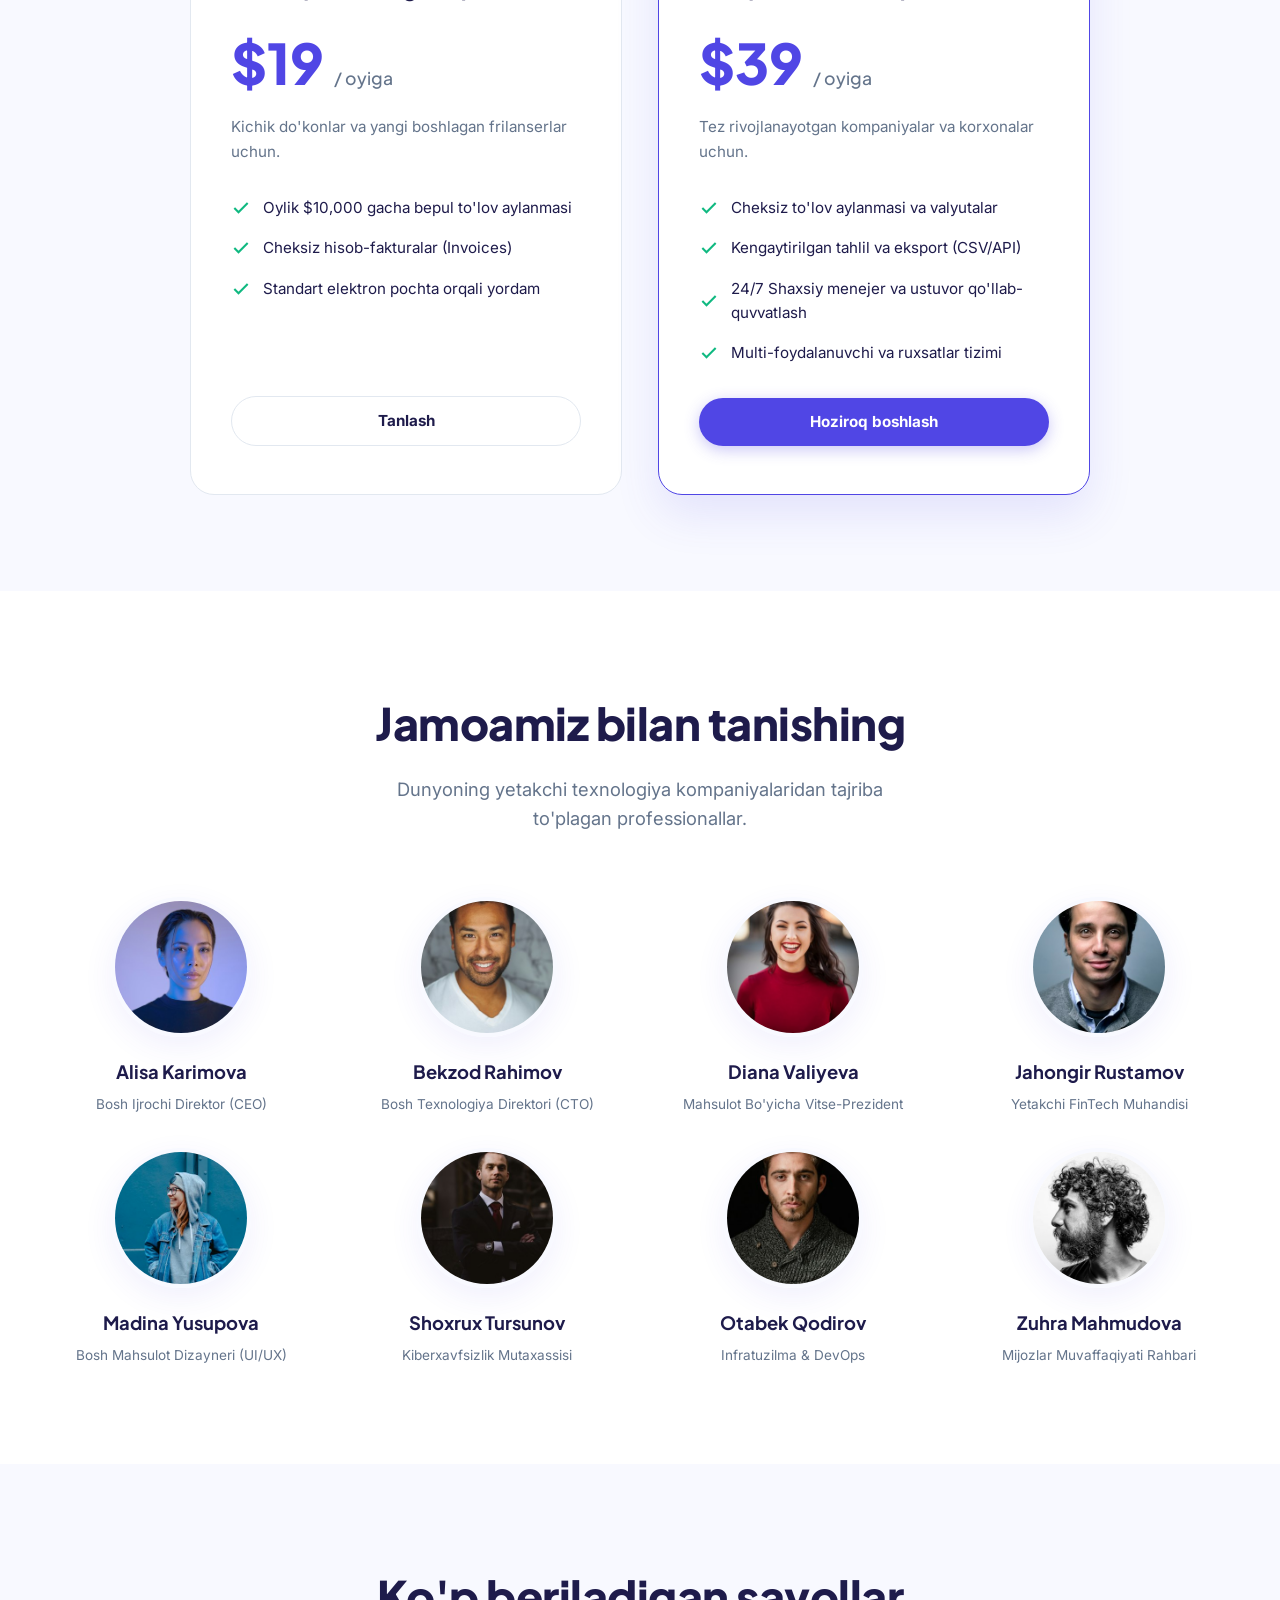
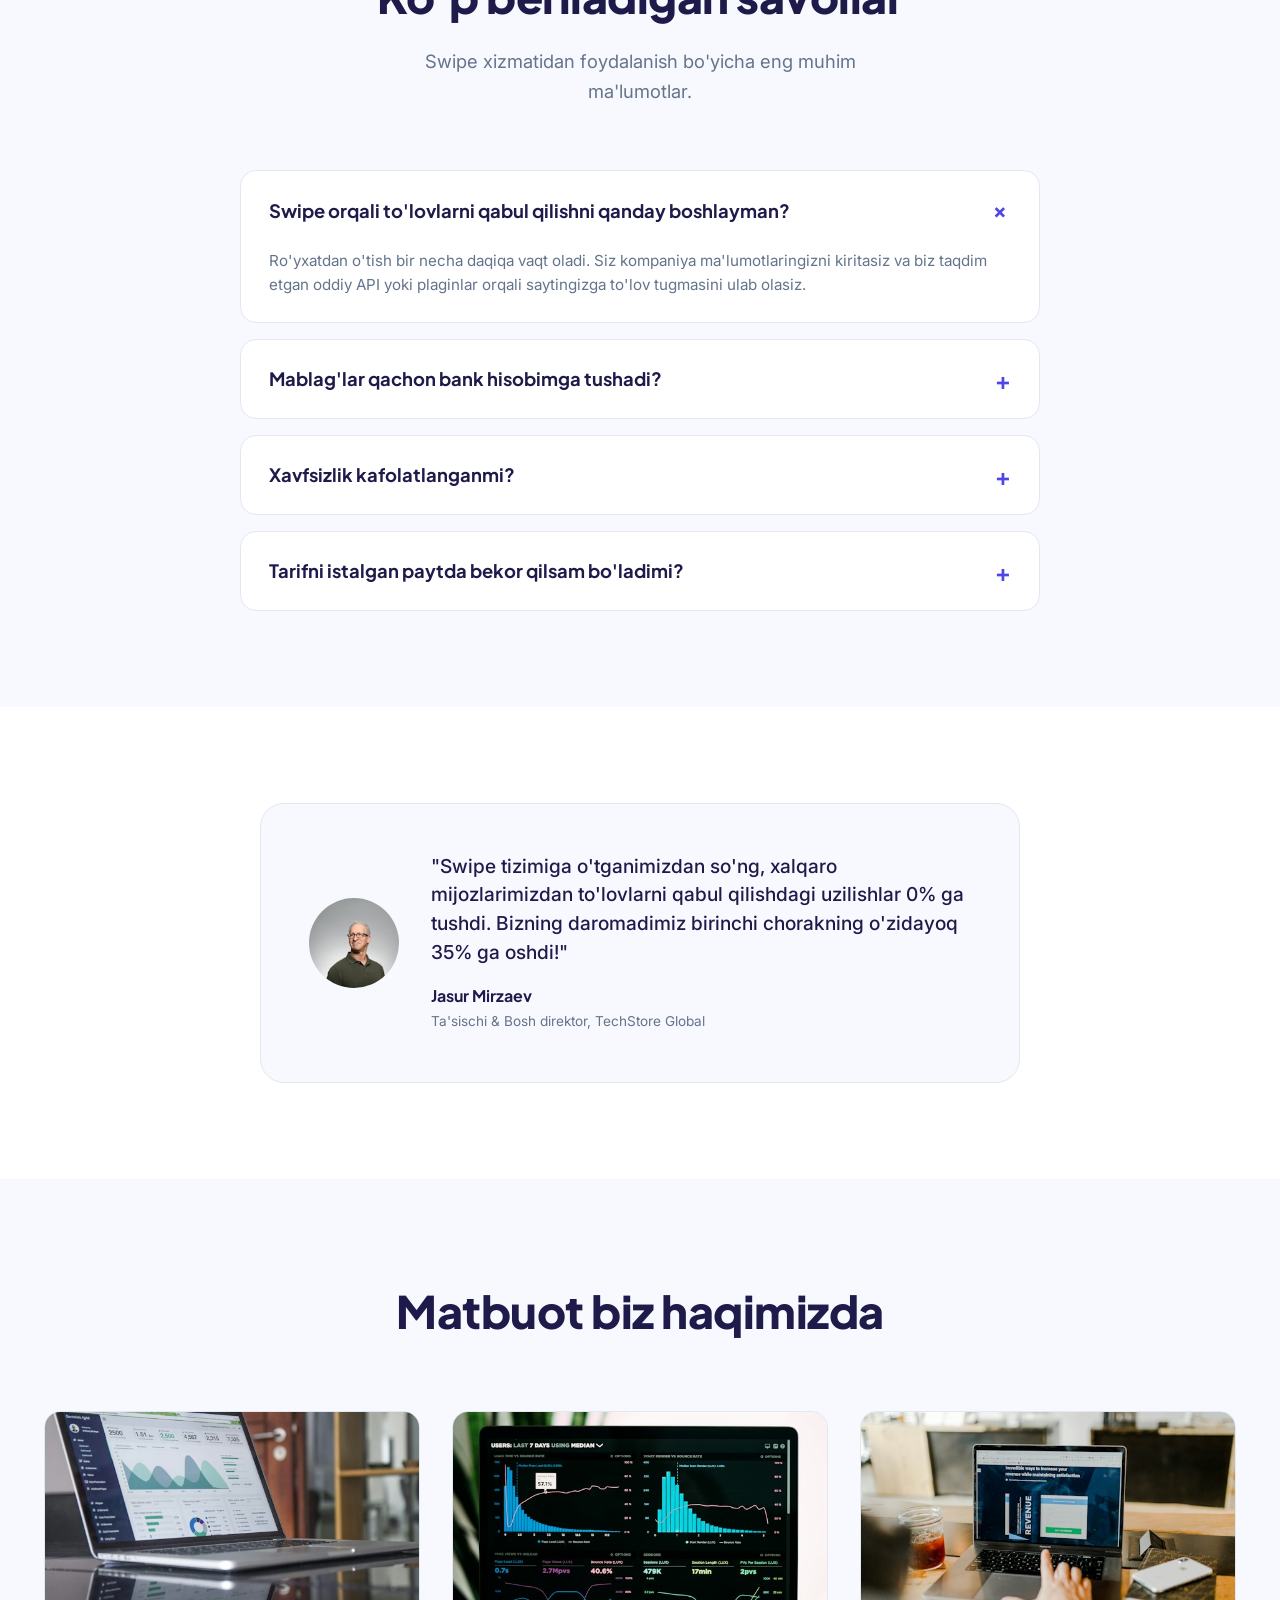
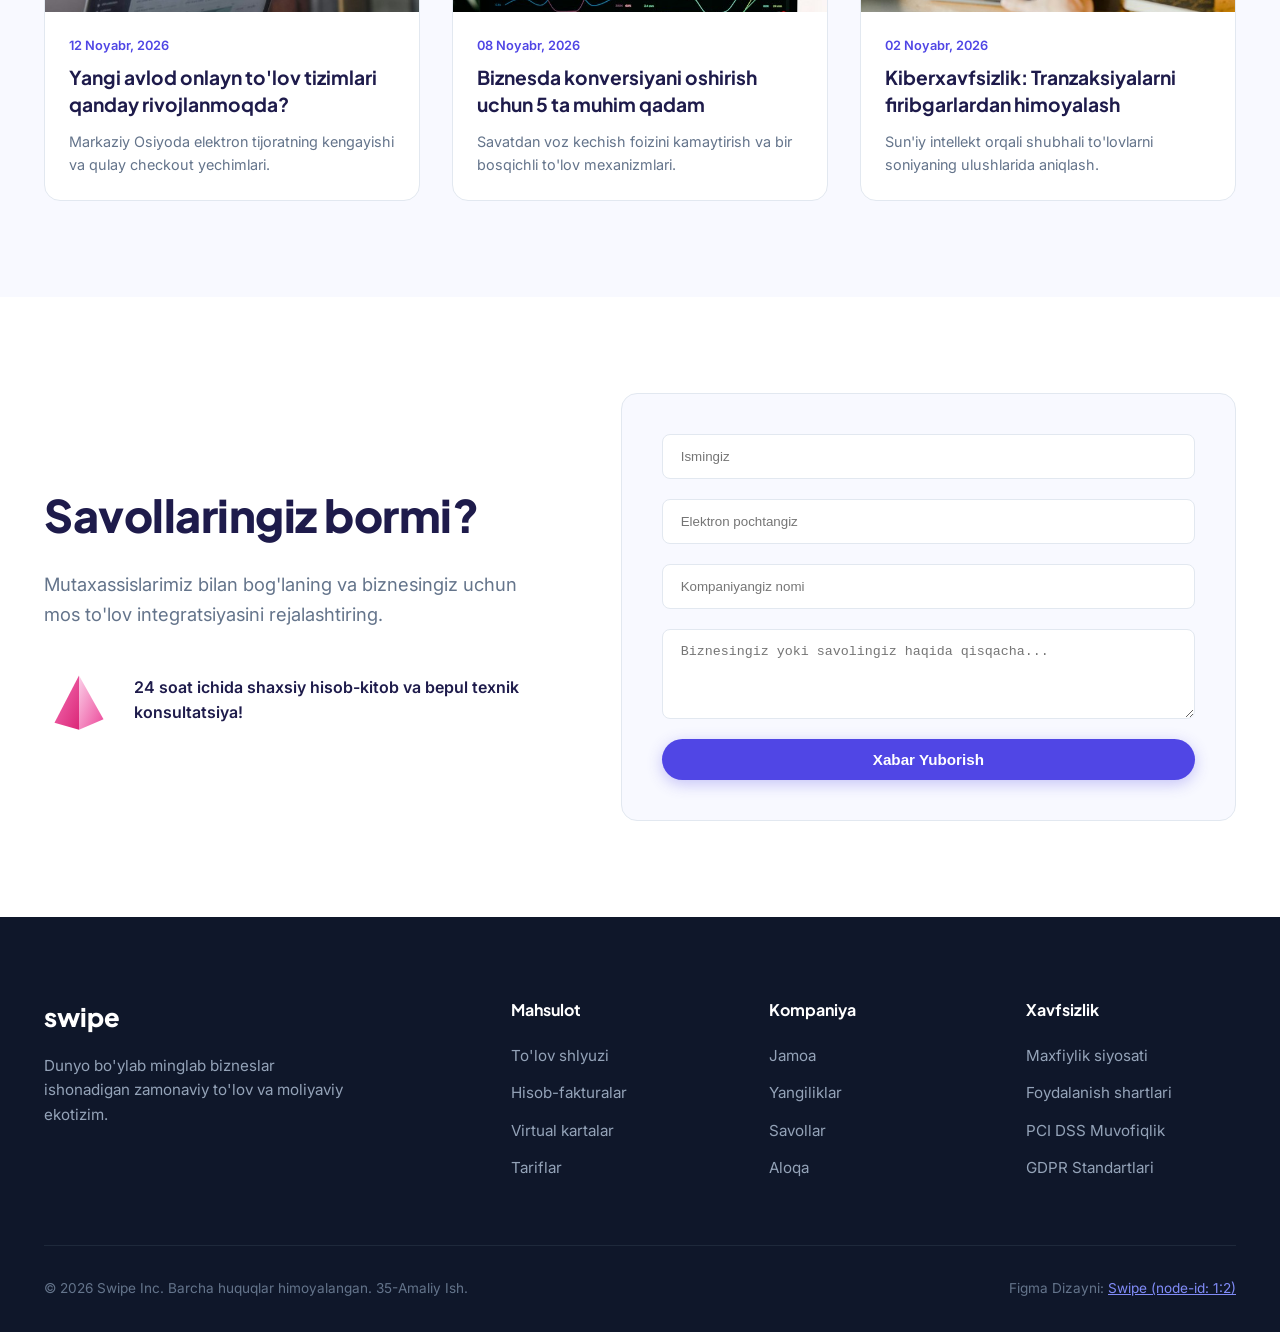
==== commit 2ed83aa9: "feat: add multi-page architecture (features, pricing, about, contact, 404) for amaliy 35" ====
--- a/index.html
+++ b/index.html
@@ -24,12 +24,11 @@
       </a>
 
       <ul class="nav-menu">
-        <li><a href="#features" class="nav-link">Imkoniyatlar</a></li>
-        <li><a href="#pricing" class="nav-link">Tariflar</a></li>
-        <li><a href="#team" class="nav-link">Jamoa</a></li>
-        <li><a href="#faq" class="nav-link">Savollar</a></li>
-        <li><a href="#press" class="nav-link">Yangiliklar</a></li>
-        <li><a href="#contact" class="nav-link">Aloqa</a></li>
+        <li><a href="index.html" class="nav-link active">Bosh sahifa</a></li>
+        <li><a href="features.html" class="nav-link">Imkoniyatlar</a></li>
+        <li><a href="pricing.html" class="nav-link">Tariflar</a></li>
+        <li><a href="about.html" class="nav-link">Jamoa</a></li>
+        <li><a href="contact.html" class="nav-link">Aloqa</a></li>
       </ul>
 
       <div class="header-actions">
@@ -449,3 +448,4 @@
   <script src="js/main.js"></script>
 </body>
 </html>
+
--- a/css/styles.css
+++ b/css/styles.css
@@ -899,3 +899,4 @@
     text-align: center;
   }
 }
+
